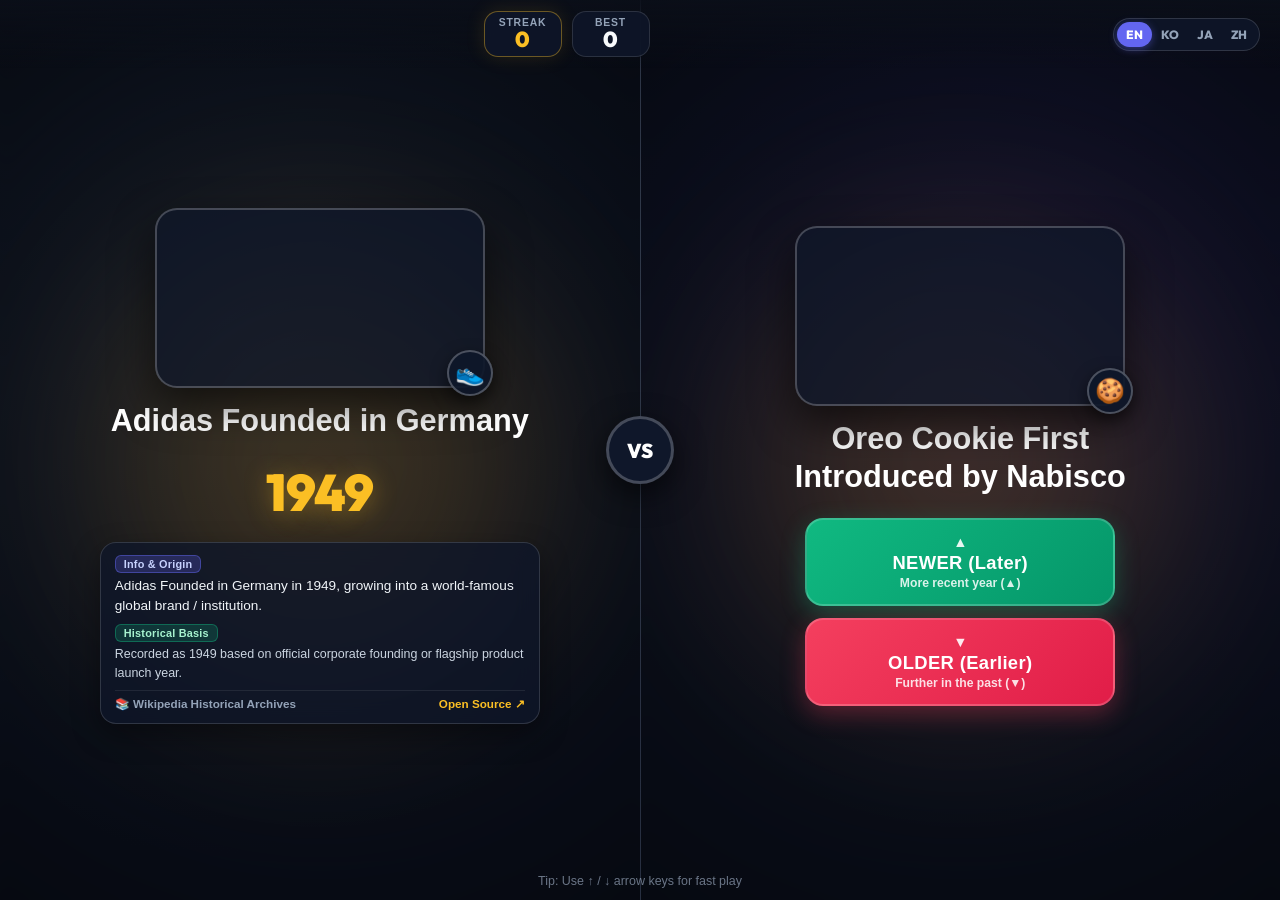
==== index.html @ 7d603c8d "Add Google Analytics 4 (gtag.js) and gameplay event tracking" ====
<!DOCTYPE html>
<html lang="ko">
<head>
  <meta charset="UTF-8" />
  <meta name="viewport" content="width=device-width, initial-scale=1.0, maximum-scale=1.0, user-scalable=no" />
  <title>UP OR DOWN — Global Scale & History Streak Game</title>
  <!-- Google tag (gtag.js) -->
  <link rel="preconnect" href="https://www.googletagmanager.com" crossorigin />
  <script async src="https://www.googletagmanager.com/gtag/js?id=G-M9565RXZ7P"></script>
  <script>
    window.dataLayer = window.dataLayer || [];
    function gtag() { dataLayer.push(arguments); }
    gtag("js", new Date());
    gtag("config", "G-M9565RXZ7P");
  </script>
  <link rel="preconnect" href="https://fonts.googleapis.com" />
  <link rel="preconnect" href="https://fonts.gstatic.com" crossorigin />
  <link href="https://fonts.googleapis.com/css2?family=Outfit:wght@500;700;800;900&family=Pretendard:wght@400;600;700;800&display=swap" rel="stylesheet" />
  <link rel="stylesheet" href="styles.css" />
</head>
<body>
  <!-- Top HUD Bar -->
  <header class="hud-bar">
    <div class="hud-left"></div>

    <div class="hud-center">
      <div class="score-badge streak-badge" id="streakBadge">
        <span class="score-label" id="lblCurrentStreak">STREAK</span>
        <span class="score-val" id="currentStreakVal">0</span>
      </div>
      <div class="score-badge best-badge">
        <span class="score-label" id="lblBestStreak">BEST</span>
        <span class="score-val" id="bestStreakVal">0</span>
      </div>
    </div>

    <div class="hud-right">
      <div class="lang-switcher" role="group" aria-label="Language Selector">
        <button class="lang-btn" data-lang="en">EN</button>
        <button class="lang-btn active" data-lang="ko">KO</button>
        <button class="lang-btn" data-lang="ja">JA</button>
        <button class="lang-btn" data-lang="zh">ZH</button>
      </div>
    </div>
  </header>

  <!-- Main Split Game Arena -->
  <main class="arena" id="gameArena">
    <!-- Left / Top Card (Known Benchmark) -->
    <section class="card card-left" id="leftCard">
      <div class="card-bg-photo" id="leftBgPhoto"></div>
      <div class="card-bg-glow" id="leftGlow"></div>
      <div class="card-content">
        <div class="item-visual" id="leftVisual">
          <img class="item-photo" id="leftPhoto" alt="" referrerpolicy="no-referrer" />
          <div class="item-emoji" id="leftEmoji">🎴</div>
        </div>
        <h2 class="item-title" id="leftTitle">닌텐도(Nintendo) 창립</h2>
        <div class="value-box">
          <div class="item-value revealed" id="leftValue">1889년</div>
        </div>
        <div class="fact-card" id="leftFactCard">
          <div class="fact-row">
            <span class="fact-badge" id="leftLblOrigin">정보·유래</span>
            <p class="fact-text" id="leftNote"></p>
          </div>
          <div class="fact-row">
            <span class="fact-badge basis" id="leftLblBasis">산정 근거</span>
            <p class="fact-text sub" id="leftBasis"></p>
          </div>
          <div class="fact-footer">
            <span class="source-tag" id="leftSourceName">📚 Wikipedia & Wikidata</span>
            <a class="source-link" id="leftSourceLink" href="#" target="_blank" rel="noopener noreferrer">원문 출처 보기 ↗</a>
          </div>
        </div>
      </div>
    </section>

    <!-- Center VS Badge -->
    <div class="vs-divider">
      <div class="vs-circle" id="vsCircle">
        <span id="vsText">VS</span>
      </div>
    </div>

    <!-- Right / Bottom Card (Challenger to Guess) -->
    <section class="card card-right" id="rightCard">
      <div class="card-bg-photo" id="rightBgPhoto"></div>
      <div class="card-bg-glow" id="rightGlow"></div>
      <div class="card-content">
        <div class="item-visual" id="rightVisual">
          <img class="item-photo" id="rightPhoto" alt="" referrerpolicy="no-referrer" />
          <div class="item-emoji" id="rightEmoji">🗼</div>
        </div>
        <h2 class="item-title" id="rightTitle">파리 에펠탑 완공</h2>

        <!-- Interactive Action Area (Before Reveal) -->
        <div class="guess-actions" id="guessActions">
          <button class="guess-btn btn-higher" id="btnHigher">
            <span class="btn-arrow">▲</span>
            <span class="btn-main-text" id="higherBtnText">더 최근 (UP)</span>
            <span class="btn-sub-text" id="higherSubText">연도 숫자가 더 큼</span>
          </button>
          <button class="guess-btn btn-lower" id="btnLower">
            <span class="btn-arrow">▼</span>
            <span class="btn-main-text" id="lowerBtnText">더 옛날 (DOWN)</span>
            <span class="btn-sub-text" id="lowerSubText">연도 숫자가 더 작음</span>
          </button>
        </div>

        <!-- Revealed Value Area (During/After Reveal) -->
        <div class="value-box hidden" id="rightValueBox">
          <div class="item-value" id="rightValue">?</div>
          <div class="verdict-row">
            <div class="verdict-pill" id="verdictPill">정답입니다!</div>
          </div>
        </div>

        <div class="fact-card hidden" id="rightFactCard">
          <div class="fact-row">
            <span class="fact-badge" id="rightLblOrigin">정보·유래</span>
            <p class="fact-text" id="rightNote"></p>
          </div>
          <div class="fact-row">
            <span class="fact-badge basis" id="rightLblBasis">산정 근거</span>
            <p class="fact-text sub" id="rightBasis"></p>
          </div>
          <div class="fact-footer">
            <span class="source-tag" id="rightSourceName">📚 Wikipedia & Wikidata</span>
            <a class="source-link" id="rightSourceLink" href="#" target="_blank" rel="noopener noreferrer">원문 출처 보기 ↗</a>
          </div>
        </div>
      </div>
    </section>
  </main>

  <!-- Subtle Bottom Keyboard Hint -->
  <footer class="bottom-hint" id="keyboardHint">
    팁: 키보드 ↑ / ↓ 방향키로도 빠르게 고를 수 있어요
  </footer>

  <!-- Game Over Modal -->
  <div class="modal-backdrop hidden" id="gameOverModal">
    <div class="modal-panel gameover-panel">
      <div class="gameover-badge" id="gameOverTitle">연승 종료!</div>
      <div class="rank-box">
        <div class="rank-title" id="rankTitle">상식 헌터 🎯</div>
        <div class="rank-desc" id="rankDesc">만물의 스케일을 꿰뚫고 계시네요!</div>
      </div>

      <div class="score-summary">
        <div class="summary-col">
          <span class="summary-label" id="lblYourScore">최종 연승</span>
          <span class="summary-num highlight" id="finalStreakNum">0</span>
        </div>
        <div class="summary-divider"></div>
        <div class="summary-col">
          <span class="summary-label" id="lblBestScoreModal">최고 연승</span>
          <span class="summary-num" id="bestStreakNumModal">0</span>
        </div>
      </div>

      <div class="emoji-history" id="emojiHistoryBar"></div>

      <div class="defeated-card" id="defeatedBox">
        <div class="defeated-label" id="lblDefeatedBy">나를 무너뜨린 문제</div>
        <div class="defeated-comparison" id="defeatedComparison"></div>
      </div>

      <div class="gameover-actions">
        <button class="action-btn primary-btn" id="playAgainBtn">
          <span>🔄</span> <span id="lblPlayAgain">다시 도전하기</span>
        </button>
        <button class="action-btn share-btn" id="shareResultBtn">
          <span>📋</span> <span id="lblShareResult">결과 복사해서 공유하기</span>
        </button>
      </div>
    </div>
  </div>

  <script src="data.js"></script>
  <script src="app.js"></script>
</body>
</html>
---- styles.css ----
/* ==========================================================================
   UP OR DOWN — GLOBAL STREAK CHALLENGE STYLES
   ========================================================================== */

:root {
  --bg-dark: #0b0f19;
  --bg-card-left: #111827;
  --bg-card-right: #161f33;
  --border-subtle: rgba(255, 255, 255, 0.1);
  --text-main: #f8fafc;
  --text-muted: #94a3b8;
  --accent-gold: #fbbf24;
  --accent-up: #10b981;
  --accent-up-hover: #059669;
  --accent-down: #f43f5e;
  --accent-down-hover: #e11d48;
  --accent-primary: #6366f1;
  --font-display: 'Outfit', 'Pretendard', -apple-system, BlinkMacSystemFont, sans-serif;
  --font-body: 'Pretendard', -apple-system, BlinkMacSystemFont, 'Segoe UI', sans-serif;
}

* {
  box-sizing: border-box;
  margin: 0;
  padding: 0;
  user-select: none;
  -webkit-tap-highlight-color: transparent;
}

html, body {
  width: 100%;
  height: 100%;
  overflow: hidden;
  background-color: var(--bg-dark);
  color: var(--text-main);
  font-family: var(--font-body);
}

/* ==========================================================================
   TOP HUD BAR
   ========================================================================== */
.hud-bar {
  position: fixed;
  top: 0;
  left: 0;
  right: 0;
  height: 68px;
  padding: 0 20px;
  display: flex;
  align-items: center;
  justify-content: space-between;
  z-index: 40;
  background: linear-gradient(180deg, rgba(11, 15, 25, 0.9) 0%, rgba(11, 15, 25, 0) 100%);
  pointer-events: none;
}

.hud-left, .hud-center, .hud-right {
  display: flex;
  align-items: center;
  gap: 10px;
  pointer-events: auto;
}

.hud-pill {
  display: inline-flex;
  align-items: center;
  gap: 8px;
  background: rgba(15, 23, 42, 0.85);
  backdrop-filter: blur(12px);
  border: 1px solid rgba(255, 255, 255, 0.14);
  color: var(--text-main);
  padding: 8px 14px;
  border-radius: 999px;
  font-family: var(--font-body);
  font-weight: 700;
  font-size: 0.9rem;
  cursor: pointer;
  transition: transform 0.15s ease, border-color 0.2s ease, background 0.2s ease;
}

.hud-pill:hover {
  border-color: rgba(255, 255, 255, 0.35);
  background: rgba(30, 41, 59, 0.95);
  transform: translateY(-1px);
}

.chevron {
  font-size: 0.75rem;
  opacity: 0.7;
}

.score-badge {
  display: flex;
  flex-direction: column;
  align-items: center;
  justify-content: center;
  min-width: 78px;
  padding: 5px 14px;
  border-radius: 14px;
  background: rgba(15, 23, 42, 0.85);
  backdrop-filter: blur(12px);
  border: 1px solid rgba(255, 255, 255, 0.12);
}

.streak-badge {
  border-color: rgba(251, 191, 36, 0.4);
  box-shadow: 0 0 20px rgba(251, 191, 36, 0.12);
}

.score-label {
  font-size: 0.65rem;
  font-weight: 800;
  letter-spacing: 0.08em;
  color: var(--text-muted);
  text-transform: uppercase;
}

.score-val {
  font-family: var(--font-display);
  font-size: 1.35rem;
  font-weight: 900;
  line-height: 1.1;
}

.streak-badge .score-val {
  color: var(--accent-gold);
}

.icon-btn {
  width: 38px;
  height: 38px;
  border-radius: 50%;
  border: 1px solid rgba(255, 255, 255, 0.14);
  background: rgba(15, 23, 42, 0.85);
  backdrop-filter: blur(12px);
  color: var(--text-main);
  font-size: 1rem;
  cursor: pointer;
  display: grid;
  place-items: center;
  transition: all 0.15s ease;
}

.icon-btn:hover {
  border-color: rgba(255, 255, 255, 0.35);
  transform: scale(1.05);
}

.lang-switcher {
  display: flex;
  background: rgba(15, 23, 42, 0.85);
  backdrop-filter: blur(12px);
  border: 1px solid rgba(255, 255, 255, 0.14);
  border-radius: 999px;
  padding: 3px;
}

.lang-btn {
  border: none;
  background: transparent;
  color: var(--text-muted);
  font-family: var(--font-display);
  font-weight: 800;
  font-size: 0.75rem;
  padding: 5px 9px;
  border-radius: 999px;
  cursor: pointer;
  transition: all 0.15s ease;
}

.lang-btn:hover {
  color: var(--text-main);
}

.lang-btn.active {
  background: var(--accent-primary);
  color: #fff;
  box-shadow: 0 2px 8px rgba(99, 102, 241, 0.45);
}

/* ==========================================================================
   THEME SHIFT TOAST BANNER
   ========================================================================== */
.theme-shift-banner {
  position: fixed;
  top: 78px;
  left: 50%;
  transform: translateX(-50%);
  z-index: 45;
  background: linear-gradient(135deg, #6366f1 0%, #ec4899 100%);
  color: #fff;
  padding: 8px 22px;
  border-radius: 999px;
  font-weight: 800;
  font-size: 0.95rem;
  box-shadow: 0 8px 25px rgba(236, 72, 153, 0.45);
  animation: popBounce 0.45s cubic-bezier(0.175, 0.885, 0.32, 1.275);
}

/* ==========================================================================
   MAIN SPLIT ARENA
   ========================================================================== */
.arena {
  position: relative;
  width: 100%;
  height: 100%;
  display: flex;
  flex-direction: row;
}

.card {
  position: relative;
  flex: 1;
  height: 100%;
  display: flex;
  align-items: center;
  justify-content: center;
  padding: 80px 32px 48px;
  overflow: hidden;
  transition: background 0.4s ease;
}

.card-left {
  background: radial-gradient(circle at 35% 35%, #1e293b 0%, #0f172a 75%);
  border-right: 1px solid var(--border-subtle);
}

.card-right {
  background: radial-gradient(circle at 65% 35%, #1e1b4b 0%, #0f172a 75%);
}

.card-bg-photo {
  position: absolute;
  inset: -24px;
  background-size: cover;
  background-position: center;
  filter: blur(24px) saturate(1.25) brightness(0.3);
  transform: scale(1.08);
  pointer-events: none;
  transition: background-image 0.45s ease, opacity 0.4s ease;
  z-index: 0;
}

.card-bg-photo::after {
  content: "";
  position: absolute;
  inset: 0;
  background: radial-gradient(circle at center, rgba(11, 15, 25, 0.25) 0%, rgba(11, 15, 25, 0.82) 100%);
}

.card-bg-glow {
  position: absolute;
  width: 420px;
  height: 420px;
  border-radius: 50%;
  filter: blur(95px);
  opacity: 0.18;
  pointer-events: none;
  transition: background 0.5s ease;
  z-index: 1;
}

.card-content {
  position: relative;
  z-index: 2;
  max-width: 460px;
  width: 100%;
  display: flex;
  flex-direction: column;
  align-items: center;
  text-align: center;
  gap: 14px;
}

.metric-chip {
  display: inline-flex;
  align-items: center;
  gap: 6px;
  padding: 5px 14px;
  border-radius: 999px;
  background: rgba(15, 23, 42, 0.72);
  backdrop-filter: blur(8px);
  border: 1px solid rgba(255, 255, 255, 0.18);
  color: #e2e8f0;
  font-size: 0.8rem;
  font-weight: 700;
  letter-spacing: 0.03em;
}

.item-visual {
  position: relative;
  width: clamp(240px, 28vw, 330px);
  height: clamp(155px, 20vh, 210px);
  border-radius: 22px;
  background: rgba(15, 23, 42, 0.75);
  border: 2px solid rgba(255, 255, 255, 0.22);
  box-shadow: 0 18px 42px rgba(0, 0, 0, 0.6);
  overflow: visible;
  transition: transform 0.3s cubic-bezier(0.34, 1.56, 0.64, 1), border-color 0.25s ease;
}

.card:hover .item-visual {
  transform: translateY(-4px) scale(1.02);
  border-color: rgba(255, 255, 255, 0.42);
}

.item-photo {
  width: 100%;
  height: 100%;
  object-fit: cover;
  object-position: center;
  border-radius: 20px;
  display: block;
  background: #1e293b;
  transition: opacity 0.25s ease;
}

.item-emoji {
  position: absolute;
  bottom: -10px;
  right: -10px;
  width: 46px;
  height: 46px;
  border-radius: 50%;
  background: rgba(15, 23, 42, 0.92);
  border: 2px solid rgba(255, 255, 255, 0.25);
  box-shadow: 0 6px 16px rgba(0, 0, 0, 0.55);
  display: grid;
  place-items: center;
  font-size: 1.5rem;
  line-height: 1;
}

.item-title {
  font-size: clamp(1.35rem, 2.4vw, 2rem);
  font-weight: 800;
  line-height: 1.25;
  color: #ffffff;
  text-wrap: balance;
}

.value-box {
  margin-top: 6px;
  display: flex;
  flex-direction: column;
  align-items: center;
  gap: 10px;
}

.item-value {
  font-family: var(--font-display);
  font-size: clamp(2.1rem, 4vw, 3.3rem);
  font-weight: 900;
  color: var(--accent-gold);
  text-shadow: 0 4px 24px rgba(251, 191, 36, 0.35);
  letter-spacing: -0.02em;
}

.fact-card {
  margin-top: 4px;
  width: 100%;
  max-width: 440px;
  background: rgba(15, 23, 42, 0.78);
  backdrop-filter: blur(12px);
  border: 1px solid rgba(255, 255, 255, 0.14);
  border-radius: 16px;
  padding: 12px 14px;
  text-align: left;
  display: flex;
  flex-direction: column;
  gap: 8px;
  box-shadow: 0 10px 28px rgba(0, 0, 0, 0.4);
  animation: fadeIn 0.28s ease;
}

.fact-row {
  display: flex;
  flex-direction: column;
  gap: 3px;
}

.fact-badge {
  display: inline-block;
  align-self: flex-start;
  font-size: 0.68rem;
  font-weight: 800;
  padding: 2px 8px;
  border-radius: 6px;
  background: rgba(99, 102, 241, 0.25);
  border: 1px solid rgba(99, 102, 241, 0.45);
  color: #c7d2fe;
  letter-spacing: 0.02em;
}

.fact-badge.basis {
  background: rgba(16, 185, 129, 0.2);
  border-color: rgba(16, 185, 129, 0.4);
  color: #a7f3d0;
}

.fact-text {
  font-size: 0.85rem;
  line-height: 1.48;
  color: #f1f5f9;
  max-height: 76px;
  overflow-y: auto;
  user-select: text;
}

.fact-text.sub {
  font-size: 0.78rem;
  color: #cbd5e1;
}

.fact-footer {
  display: flex;
  align-items: center;
  justify-content: space-between;
  gap: 8px;
  padding-top: 6px;
  border-top: 1px solid rgba(255, 255, 255, 0.08);
  font-size: 0.73rem;
}

.source-tag {
  color: #94a3b8;
  font-weight: 600;
  overflow: hidden;
  text-overflow: ellipsis;
  white-space: nowrap;
}

.source-link {
  color: var(--accent-gold);
  font-weight: 700;
  text-decoration: none;
  white-space: nowrap;
  transition: opacity 0.15s ease;
}

.source-link:hover {
  text-decoration: underline;
  opacity: 0.85;
}

.verdict-row {
  display: flex;
  align-items: center;
  gap: 10px;
  flex-wrap: wrap;
  justify-content: center;
}

.next-round-btn {
  padding: 7px 16px;
  border-radius: 999px;
  border: 1px solid rgba(255, 255, 255, 0.3);
  background: linear-gradient(135deg, #6366f1 0%, #4f46e5 100%);
  color: #fff;
  font-family: var(--font-body);
  font-weight: 800;
  font-size: 0.88rem;
  cursor: pointer;
  box-shadow: 0 6px 18px rgba(99, 102, 241, 0.45);
  transition: transform 0.15s ease, filter 0.15s ease;
}

.next-round-btn:hover {
  transform: translateY(-2px) scale(1.03);
  filter: brightness(1.08);
}

/* ==========================================================================
   GUESS ACTION BUTTONS (HIGHER / LOWER)
   ========================================================================== */
.guess-actions {
  margin-top: 8px;
  display: flex;
  flex-direction: column;
  gap: 12px;
  width: 100%;
  max-width: 310px;
}

.guess-btn {
  position: relative;
  width: 100%;
  padding: 14px 22px;
  border-radius: 18px;
  border: 2px solid rgba(255, 255, 255, 0.18);
  color: #fff;
  cursor: pointer;
  display: flex;
  flex-direction: column;
  align-items: center;
  justify-content: center;
  gap: 2px;
  transition: transform 0.14s cubic-bezier(0.34, 1.56, 0.64, 1), box-shadow 0.2s ease, filter 0.15s ease;
}

.btn-higher {
  background: linear-gradient(135deg, #10b981 0%, #059669 100%);
  box-shadow: 0 8px 24px rgba(16, 185, 129, 0.32);
}

.btn-lower {
  background: linear-gradient(135deg, #f43f5e 0%, #e11d48 100%);
  box-shadow: 0 8px 24px rgba(244, 63, 94, 0.32);
}

.guess-btn:hover {
  transform: translateY(-3px) scale(1.02);
  filter: brightness(1.07);
}

.guess-btn:active {
  transform: translateY(1px) scale(0.98);
}

.btn-arrow {
  font-size: 0.9rem;
  opacity: 0.9;
}

.btn-main-text {
  font-size: 1.15rem;
  font-weight: 800;
  letter-spacing: 0.02em;
}

.btn-sub-text {
  font-size: 0.76rem;
  font-weight: 600;
  opacity: 0.85;
}

.verdict-pill {
  padding: 6px 16px;
  border-radius: 999px;
  font-weight: 800;
  font-size: 0.9rem;
  letter-spacing: 0.03em;
}

.verdict-pill.win {
  background: rgba(16, 185, 129, 0.2);
  border: 1px solid #10b981;
  color: #34d399;
}

.verdict-pill.lose {
  background: rgba(244, 63, 94, 0.2);
  border: 1px solid #f43f5e;
  color: #fb7185;
}

/* ==========================================================================
   CENTER VS DIVIDER & SKIP BUTTON
   ========================================================================== */
.vs-divider {
  position: absolute;
  top: 50%;
  left: 50%;
  transform: translate(-50%, -50%);
  z-index: 25;
  display: flex;
  flex-direction: column;
  align-items: center;
  gap: 12px;
}

.vs-circle {
  width: 68px;
  height: 68px;
  border-radius: 50%;
  background: #0f172a;
  border: 3px solid rgba(255, 255, 255, 0.22);
  box-shadow: 0 10px 30px rgba(0, 0, 0, 0.6);
  display: grid;
  place-items: center;
  font-family: var(--font-display);
  font-weight: 900;
  font-size: 1.25rem;
  color: #fff;
  transition: all 0.25s cubic-bezier(0.34, 1.56, 0.64, 1);
}

.vs-circle.correct {
  background: var(--accent-up);
  border-color: #a7f3d0;
  transform: scale(1.18);
}

.vs-circle.wrong {
  background: var(--accent-down);
  border-color: #fecdd3;
  transform: scale(1.18);
}

.skip-pill {
  display: inline-flex;
  align-items: center;
  gap: 5px;
  padding: 6px 12px;
  border-radius: 999px;
  background: rgba(15, 23, 42, 0.9);
  border: 1px solid rgba(255, 255, 255, 0.2);
  color: #e2e8f0;
  font-size: 0.75rem;
  font-weight: 700;
  cursor: pointer;
  box-shadow: 0 4px 12px rgba(0, 0, 0, 0.4);
  transition: all 0.15s ease;
}

.skip-pill:hover:not(:disabled) {
  border-color: var(--accent-gold);
  color: var(--accent-gold);
  transform: translateY(-1px);
}

.skip-pill:disabled {
  opacity: 0.4;
  cursor: not-allowed;
}

/* ==========================================================================
   BOTTOM KEYBOARD HINT
   ========================================================================== */
.bottom-hint {
  position: fixed;
  bottom: 12px;
  left: 50%;
  transform: translateX(-50%);
  z-index: 20;
  font-size: 0.78rem;
  color: rgba(148, 163, 184, 0.7);
  pointer-events: none;
  text-align: center;
  white-space: nowrap;
}

/* ==========================================================================
   MODALS (THEME SELECTOR & GAME OVER)
   ========================================================================== */
.modal-backdrop {
  position: fixed;
  inset: 0;
  z-index: 60;
  background: rgba(6, 9, 17, 0.8);
  backdrop-filter: blur(10px);
  display: flex;
  align-items: center;
  justify-content: center;
  padding: 20px;
  animation: fadeIn 0.2s ease;
}

.modal-panel {
  background: #131c2e;
  border: 1px solid rgba(255, 255, 255, 0.15);
  border-radius: 24px;
  max-width: 580px;
  width: 100%;
  padding: 26px;
  box-shadow: 0 24px 60px rgba(0, 0, 0, 0.65);
  max-height: 90vh;
  overflow-y: auto;
}

.modal-header {
  display: flex;
  align-items: center;
  justify-content: space-between;
  margin-bottom: 18px;
}

.modal-header h3 {
  font-size: 1.3rem;
  font-weight: 800;
}

.modal-close {
  width: 34px;
  height: 34px;
  border-radius: 50%;
  border: 1px solid rgba(255, 255, 255, 0.14);
  background: rgba(255, 255, 255, 0.06);
  color: #fff;
  cursor: pointer;
  font-size: 0.95rem;
}

.theme-grid {
  display: grid;
  grid-template-columns: repeat(auto-fill, minmax(235px, 1fr));
  gap: 12px;
}

.theme-card-item {
  background: rgba(255, 255, 255, 0.04);
  border: 1px solid rgba(255, 255, 255, 0.1);
  border-radius: 16px;
  padding: 16px;
  cursor: pointer;
  text-align: left;
  color: var(--text-main);
  display: flex;
  flex-direction: column;
  gap: 6px;
  transition: all 0.15s ease;
}

.theme-card-item:hover {
  background: rgba(99, 102, 241, 0.15);
  border-color: var(--accent-primary);
  transform: translateY(-2px);
}

.theme-card-item.active {
  background: rgba(99, 102, 241, 0.22);
  border-color: var(--accent-primary);
  box-shadow: 0 0 0 2px rgba(99, 102, 241, 0.35);
}

.theme-card-top {
  display: flex;
  align-items: center;
  justify-content: space-between;
}

.theme-card-icon {
  font-size: 1.7rem;
}

.theme-card-best {
  font-size: 0.72rem;
  font-weight: 800;
  color: var(--accent-gold);
  background: rgba(251, 191, 36, 0.12);
  padding: 3px 9px;
  border-radius: 999px;
}

.theme-card-title {
  font-size: 1.05rem;
  font-weight: 800;
}

.theme-card-desc {
  font-size: 0.82rem;
  color: var(--text-muted);
  line-height: 1.4;
}

/* ==========================================================================
   GAME OVER PANEL
   ========================================================================== */
.gameover-panel {
  max-width: 510px;
  text-align: center;
  display: flex;
  flex-direction: column;
  gap: 14px;
}

.gameover-badge {
  align-self: center;
  background: rgba(244, 63, 94, 0.18);
  border: 1px solid rgba(244, 63, 94, 0.45);
  color: #fda4af;
  font-size: 0.8rem;
  font-weight: 800;
  padding: 5px 14px;
  border-radius: 999px;
  letter-spacing: 0.05em;
}

.rank-title {
  font-size: 1.55rem;
  font-weight: 900;
  color: #fff;
}

.rank-desc {
  font-size: 0.9rem;
  color: var(--text-muted);
  margin-top: 4px;
}

.score-summary {
  display: flex;
  align-items: center;
  justify-content: space-evenly;
  background: rgba(15, 23, 42, 0.75);
  border: 1px solid rgba(255, 255, 255, 0.08);
  border-radius: 18px;
  padding: 16px;
}

.summary-col {
  display: flex;
  flex-direction: column;
  gap: 4px;
}

.summary-label {
  font-size: 0.75rem;
  font-weight: 700;
  color: var(--text-muted);
}

.summary-num {
  font-family: var(--font-display);
  font-size: 2.3rem;
  font-weight: 900;
}

.summary-num.highlight {
  color: var(--accent-gold);
}

.summary-divider {
  width: 1px;
  height: 44px;
  background: rgba(255, 255, 255, 0.1);
}

.emoji-history {
  font-size: 1.15rem;
  letter-spacing: 3px;
  line-height: 1.4;
  word-break: break-all;
  background: rgba(255, 255, 255, 0.04);
  padding: 10px 14px;
  border-radius: 12px;
}

.defeated-card {
  background: rgba(255, 255, 255, 0.04);
  border: 1px solid rgba(255, 255, 255, 0.08);
  border-radius: 14px;
  padding: 12px 14px;
  text-align: left;
}

.defeated-label {
  font-size: 0.74rem;
  font-weight: 700;
  color: var(--text-muted);
  margin-bottom: 6px;
}

.defeated-comparison {
  font-size: 0.88rem;
  line-height: 1.5;
  color: #e2e8f0;
  display: flex;
  flex-direction: column;
  gap: 8px;
}

.defeated-row {
  display: flex;
  align-items: center;
  gap: 10px;
}

.defeated-thumb {
  width: 44px;
  height: 34px;
  border-radius: 8px;
  object-fit: cover;
  border: 1px solid rgba(255, 255, 255, 0.2);
  flex-shrink: 0;
}

.gameover-actions {
  display: flex;
  flex-direction: column;
  gap: 10px;
  margin-top: 4px;
}

.action-btn {
  width: 100%;
  padding: 13px 18px;
  border-radius: 14px;
  border: none;
  font-family: var(--font-body);
  font-size: 0.98rem;
  font-weight: 800;
  cursor: pointer;
  display: flex;
  align-items: center;
  justify-content: center;
  gap: 8px;
  transition: transform 0.15s ease, filter 0.15s ease;
}

.action-btn:hover {
  transform: translateY(-2px);
  filter: brightness(1.06);
}

.primary-btn {
  background: linear-gradient(135deg, #6366f1 0%, #4f46e5 100%);
  color: #fff;
  box-shadow: 0 8px 20px rgba(99, 102, 241, 0.35);
}

.share-btn {
  background: linear-gradient(135deg, #10b981 0%, #059669 100%);
  color: #fff;
}

.secondary-btn {
  background: rgba(255, 255, 255, 0.08);
  border: 1px solid rgba(255, 255, 255, 0.14);
  color: #e2e8f0;
}

/* ==========================================================================
   ANIMATIONS & UTILITIES
   ========================================================================== */
.hidden {
  display: none !important;
}

.chain-slide {
  animation: slidePromote 0.42s cubic-bezier(0.22, 1, 0.36, 1);
}

@keyframes slidePromote {
  0% {
    opacity: 0.35;
    transform: translateX(35px) scale(0.96);
  }
  100% {
    opacity: 1;
    transform: translateX(0) scale(1);
  }
}

@keyframes fadeIn {
  from { opacity: 0; }
  to { opacity: 1; }
}

@keyframes popBounce {
  0% { transform: translateX(-50%) scale(0.7); opacity: 0; }
  70% { transform: translateX(-50%) scale(1.06); opacity: 1; }
  100% { transform: translateX(-50%) scale(1); opacity: 1; }
}

/* ==========================================================================
   MOBILE RESPONSIVE (STACKED SPLIT VIEW)
   ========================================================================== */
@media (max-width: 820px) {
  .hud-bar {
    height: 58px;
    padding: 0 12px;
  }

  .hud-pill {
    padding: 6px 10px;
    font-size: 0.8rem;
  }

  .score-badge {
    min-width: 62px;
    padding: 4px 10px;
  }

  .score-val {
    font-size: 1.1rem;
  }

  .arena {
    flex-direction: column;
  }

  .card {
    padding: 56px 20px 20px;
  }

  .card-left {
    border-right: none;
    border-bottom: 1px solid var(--border-subtle);
  }

  .card-right {
    padding: 28px 20px 36px;
  }

  .item-visual {
    width: 195px;
    height: 112px;
    border-radius: 16px;
  }

  .item-photo {
    border-radius: 14px;
  }

  .item-emoji {
    width: 34px;
    height: 34px;
    font-size: 1.15rem;
    bottom: -6px;
    right: -6px;
  }

  .item-title {
    font-size: 1.2rem;
  }

  .item-value {
    font-size: 2rem;
  }

  .fact-card {
    padding: 8px 11px;
    gap: 5px;
  }

  .fact-text {
    font-size: 0.78rem;
    max-height: 48px;
  }

  .fact-text.sub {
    font-size: 0.72rem;
  }

  .guess-actions {
    flex-direction: row;
    max-width: 380px;
  }

  .guess-btn {
    padding: 11px 10px;
  }

  .btn-main-text {
    font-size: 0.95rem;
  }

  .vs-divider {
    flex-direction: row;
  }

  .vs-circle {
    width: 48px;
    height: 48px;
    font-size: 0.95rem;
  }

  .bottom-hint {
    display: none;
  }
}
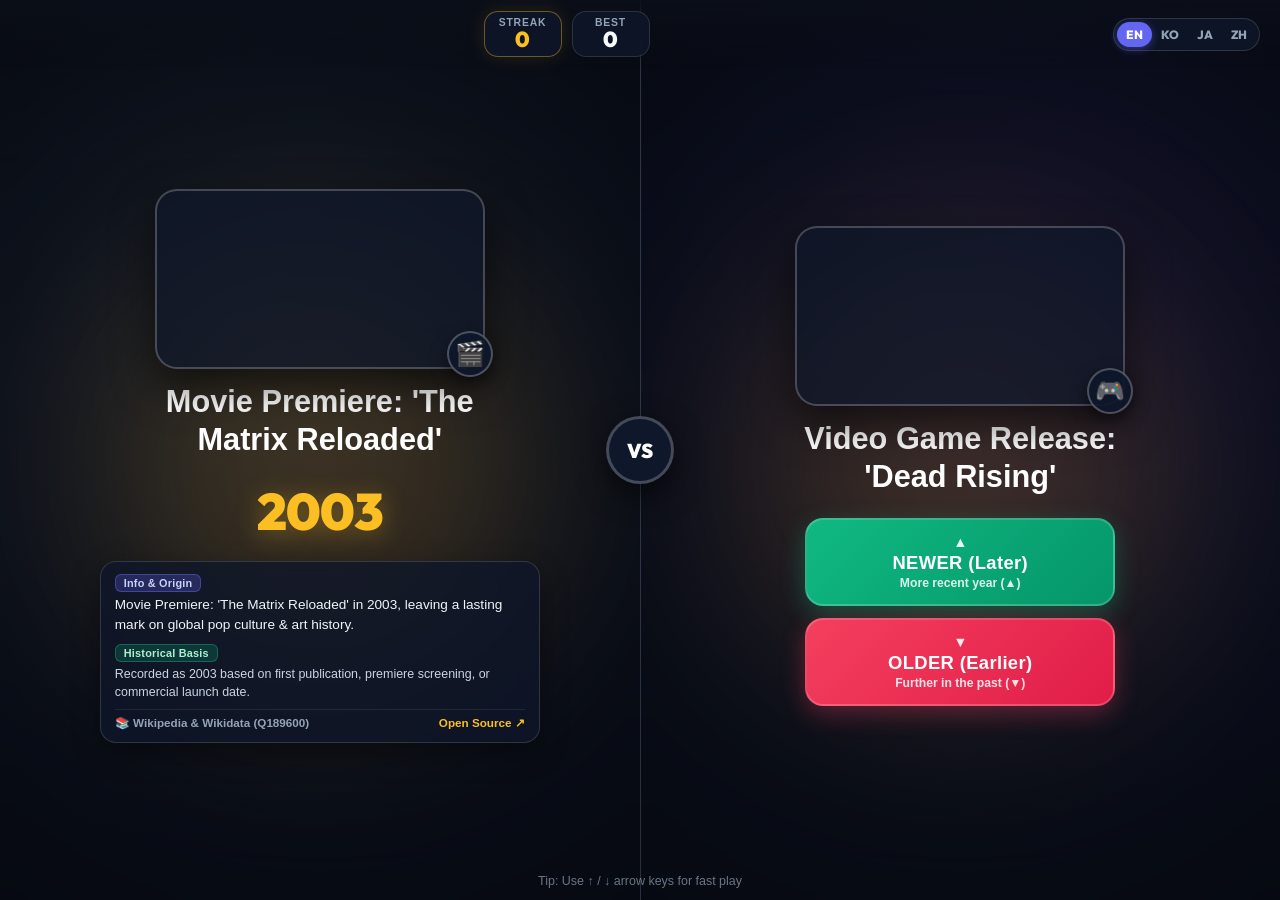
==== commit c5e17ea2: "Update Google Analytics Measurement ID to G-W47Q65X5CZ" ====
--- a/index.html
+++ b/index.html
@@ -6,12 +6,12 @@
   <title>UP OR DOWN — Global Scale & History Streak Game</title>
   <!-- Google tag (gtag.js) -->
   <link rel="preconnect" href="https://www.googletagmanager.com" crossorigin />
-  <script async src="https://www.googletagmanager.com/gtag/js?id=G-M9565RXZ7P"></script>
+  <script async src="https://www.googletagmanager.com/gtag/js?id=G-W47Q65X5CZ"></script>
   <script>
     window.dataLayer = window.dataLayer || [];
     function gtag() { dataLayer.push(arguments); }
     gtag("js", new Date());
-    gtag("config", "G-M9565RXZ7P");
+    gtag("config", "G-W47Q65X5CZ");
   </script>
   <link rel="preconnect" href="https://fonts.googleapis.com" />
   <link rel="preconnect" href="https://fonts.gstatic.com" crossorigin />
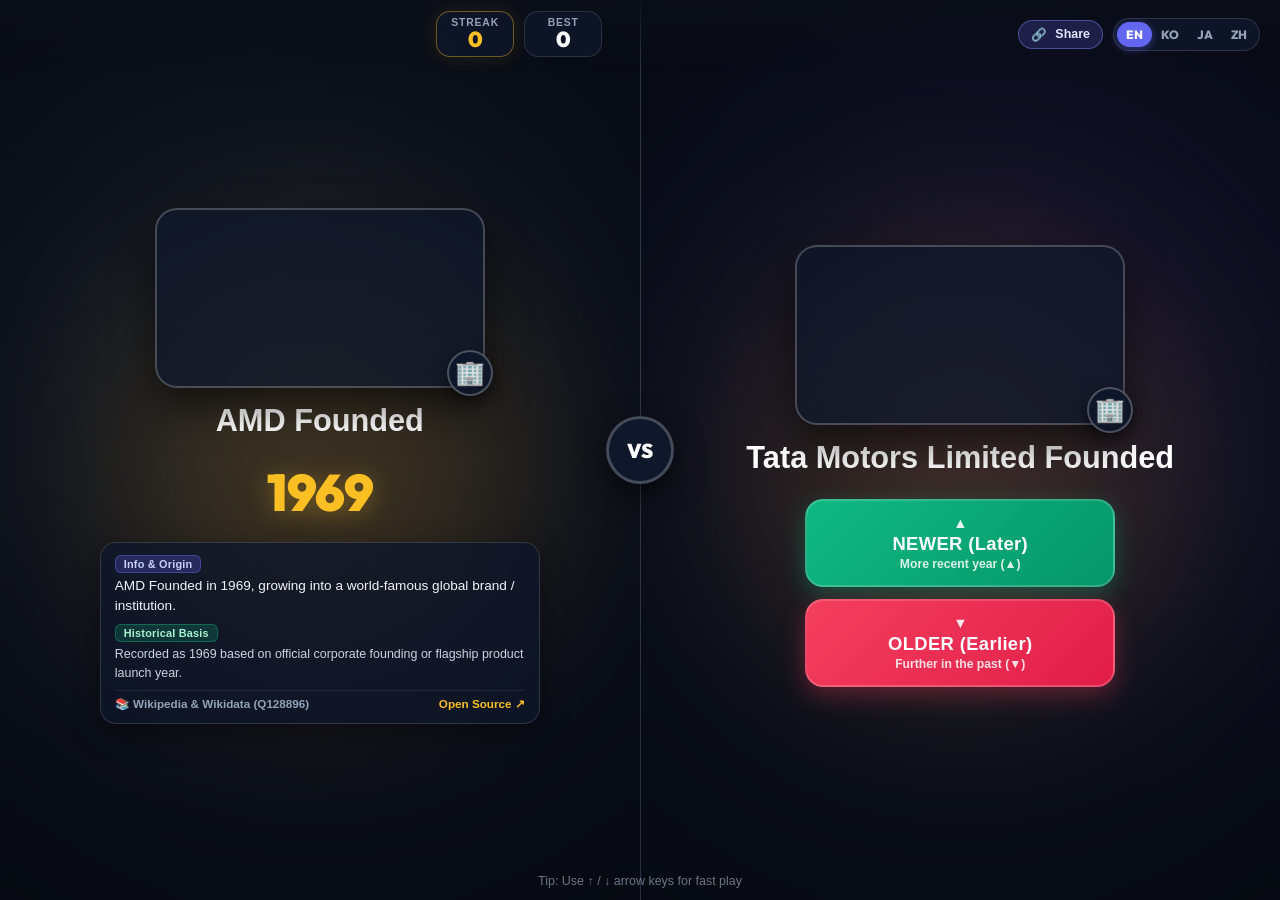
==== commit 1a5d9197: "Add SEO, OpenGraph preview image, sitemap, structured data, and viral friend-challenge sharing" ====
--- a/index.html
+++ b/index.html
@@ -3,7 +3,90 @@
 <head>
   <meta charset="UTF-8" />
   <meta name="viewport" content="width=device-width, initial-scale=1.0, maximum-scale=1.0, user-scalable=no" />
-  <title>UP OR DOWN — Global Scale & History Streak Game</title>
+  <title>타임 업 앤 다운 (TIME UP OR DOWN) — 만물 탄생·역사 연도 맞추기 무료 웹게임</title>
+  <meta name="description" content="닌텐도 창립(1889년) vs 파리 에펠탑 완공, 아폴로 11호 달 착륙 vs 바퀴 달린 캐리어 가방! 전 세계 발명품·브랜드·역사적 사건·명작 500개 중 어느 쪽이 더 최근(나중)에 나왔을까요? 설치 없이 바로 즐기는 무료 상식 연승 퀴즈 게임." />
+  <meta name="keywords" content="타임 업앤다운, 더 높을까 낮을까, 역사 연도 퀴즈, 상식 퀴즈 게임, 무료 웹게임, 심심할 때 하는 게임, 밸런스 게임, 연도 맞추기, Time Up or Down, Higher Lower Game, Timeline Quiz" />
+  <meta name="robots" content="index, follow, max-image-preview:large" />
+  <meta name="theme-color" content="#0b0f1d" />
+
+  <link rel="canonical" href="https://jub27.github.io/time-up-or-down/" />
+  <link rel="alternate" hreflang="ko" href="https://jub27.github.io/time-up-or-down/?lang=ko" />
+  <link rel="alternate" hreflang="en" href="https://jub27.github.io/time-up-or-down/?lang=en" />
+  <link rel="alternate" hreflang="ja" href="https://jub27.github.io/time-up-or-down/?lang=ja" />
+  <link rel="alternate" hreflang="zh" href="https://jub27.github.io/time-up-or-down/?lang=zh" />
+  <link rel="alternate" hreflang="x-default" href="https://jub27.github.io/time-up-or-down/" />
+
+  <link rel="icon" type="image/svg+xml" href="favicon.svg" />
+  <link rel="manifest" href="manifest.json" />
+
+  <!-- Open Graph (KakaoTalk, Discord, Facebook, Naver, Community Previews) -->
+  <meta property="og:type" content="website" />
+  <meta property="og:site_name" content="TIME UP OR DOWN (타임 업 앤 다운)" />
+  <meta property="og:title" content="타임 업 앤 다운 — 닌텐도 창립 vs 에펠탑 완공, 뭐가 더 최근일까?" />
+  <meta property="og:description" content="아폴로 11호 달 착륙 vs 바퀴 달린 여행가방, 옥스퍼드 대학교 vs 마추픽추! 전 세계 유명 아이템 500개의 탄생 연도 연승 퀴즈에 도전해 보세요." />
+  <meta property="og:url" content="https://jub27.github.io/time-up-or-down/" />
+  <meta property="og:image" content="https://jub27.github.io/time-up-or-down/og-image.png" />
+  <meta property="og:image:width" content="1200" />
+  <meta property="og:image:height" content="630" />
+  <meta property="og:locale" content="ko_KR" />
+  <meta property="og:locale:alternate" content="en_US" />
+  <meta property="og:locale:alternate" content="ja_JP" />
+  <meta property="og:locale:alternate" content="zh_CN" />
+
+  <!-- Twitter / X Card -->
+  <meta name="twitter:card" content="summary_large_image" />
+  <meta name="twitter:title" content="타임 업 앤 다운 (TIME UP OR DOWN) — 만물 탄생·역사 연도 퀴즈" />
+  <meta name="twitter:description" content="전 세계 유명 발명품·브랜드·사건·명작 500개 중 어느 쪽이 더 최근에 나왔을까? 내 연승 기록에 도전해 보세요!" />
+  <meta name="twitter:image" content="https://jub27.github.io/time-up-or-down/og-image.png" />
+
+  <!-- Structured Data (JSON-LD for Google / Naver Rich Results) -->
+  <script type="application/ld+json">
+  {
+    "@context": "https://schema.org",
+    "@graph": [
+      {
+        "@type": "VideoGame",
+        "name": "타임 업 앤 다운 (TIME UP OR DOWN)",
+        "alternateName": ["Time Up or Down", "만물 탄생 역사 연도 퀴즈", "더 높을까 낮을까 연도 게임"],
+        "url": "https://jub27.github.io/time-up-or-down/",
+        "image": "https://jub27.github.io/time-up-or-down/og-image.png",
+        "description": "전 세계 유명 발명품, 브랜드, 역사적 사건, 랜드마크, 명작 500개의 탄생 연도를 비교해 더 최근(UP)인지 더 옛날(DOWN)인지 맞히는 무료 웹 상식 퀴즈 게임입니다.",
+        "genre": ["Trivia", "Quiz", "Educational", "Casual Game"],
+        "playMode": "SinglePlayer",
+        "applicationCategory": "Game",
+        "operatingSystem": "Web Browser (Any)",
+        "inLanguage": ["ko", "en", "ja", "zh"],
+        "offers": {
+          "@type": "Offer",
+          "price": "0",
+          "priceCurrency": "KRW"
+        }
+      },
+      {
+        "@type": "FAQPage",
+        "mainEntity": [
+          {
+            "@type": "Question",
+            "name": "닌텐도(Nintendo) 창립과 파리 에펠탑 완공 중 어느 것이 더 최근인가요?",
+            "acceptedAnswer": {
+              "@type": "Answer",
+              "text": "놀랍게도 두 사건 모두 1889년 같은 해에 일어났습니다! 닌텐도는 1889년 일본 교토에서 화투 가게로 창립되었고, 파리 에펠탑 역시 1889년 파리 만국박람회를 위해 완공되었습니다."
+            }
+          },
+          {
+            "@type": "Question",
+            "name": "아폴로 11호의 인류 최초 달 착륙과 바퀴 달린 여행용 캐리어 가방 발명 중 어느 것이 먼저인가요?",
+            "acceptedAnswer": {
+              "@type": "Answer",
+              "text": "아폴로 11호의 달 착륙이 1969년으로 먼저이며, 바퀴 달린 여행용 캐리어 가방 특허는 그보다 늦은 1970년에 등록되었습니다."
+            }
+          }
+        ]
+      }
+    ]
+  }
+  </script>
+
   <!-- Google tag (gtag.js) -->
   <link rel="preconnect" href="https://www.googletagmanager.com" crossorigin />
   <script async src="https://www.googletagmanager.com/gtag/js?id=G-W47Q65X5CZ"></script>
@@ -21,7 +104,11 @@
 <body>
   <!-- Top HUD Bar -->
   <header class="hud-bar">
-    <div class="hud-left"></div>
+    <div class="hud-left">
+      <div class="challenge-pill hidden" id="challengeBanner">
+        <span id="challengeBannerText">🔥 친구의 기록에 도전 중!</span>
+      </div>
+    </div>
 
     <div class="hud-center">
       <div class="score-badge streak-badge" id="streakBadge">
@@ -35,6 +122,10 @@
     </div>
 
     <div class="hud-right">
+      <button class="hud-pill share-top-btn" id="quickShareBtn" title="친구에게 도전장 공유하기">
+        <span>🔗</span>
+        <span id="lblQuickShare">공유</span>
+      </button>
       <div class="lang-switcher" role="group" aria-label="Language Selector">
         <button class="lang-btn" data-lang="en">EN</button>
         <button class="lang-btn active" data-lang="ko">KO</button>
@@ -178,6 +269,19 @@
     </div>
   </div>
 
+  <!-- Search Engine Crawlable Summary (Visually Hidden for Clean UI) -->
+  <section class="sr-only" aria-hidden="false">
+    <h1>타임 업 앤 다운 (TIME UP OR DOWN) — 전 세계 만물 탄생·역사 연도 연승 퀴즈 게임</h1>
+    <p>설치나 회원가입 없이 웹 브라우저에서 바로 플레이할 수 있는 무료 역사·상식 연승 웹게임입니다. 500개의 세계적인 발명품, 글로벌 브랜드 창립일, 역사적 사건, 세계 랜드마크, 명작 영화와 게임의 실제 탄생 연도를 비교해 더 최근(UP)에 나왔는지, 더 옛날(DOWN)에 나왔는지 맞혀 보세요.</p>
+    <ul>
+      <li>옥스퍼드 대학교(1096년) vs 마추픽추 건설(1450년)</li>
+      <li>구텐베르크 성경 인쇄(1455년) vs 레오나르도 다빈치 모나리자(1503년)</li>
+      <li>티파니·에르메스 창립(1837년) vs 최초의 우표 페니 블랙(1840년)</li>
+      <li>닌텐도 창립(1889년) vs 파리 에펠탑 완공(1889년) vs 반 고흐 별이 빛나는 밤(1889년)</li>
+      <li>아폴로 11호 인류 최초 달 착륙(1969년) vs 바퀴 달린 여행용 캐리어 가방 발명(1970년)</li>
+    </ul>
+  </section>
+
   <script src="data.js"></script>
   <script src="app.js"></script>
 </body>
--- a/styles.css
+++ b/styles.css
@@ -1060,3 +1060,54 @@
     display: none;
   }
 }
+
+/* SEO Screen-Reader / Crawler Only */
+.sr-only {
+  position: absolute;
+  width: 1px;
+  height: 1px;
+  padding: 0;
+  margin: -1px;
+  overflow: hidden;
+  clip: rect(0, 0, 0, 0);
+  white-space: nowrap;
+  border: 0;
+}
+
+/* Friend Challenge Banner & Quick Share Button */
+.challenge-pill {
+  display: inline-flex;
+  align-items: center;
+  gap: 6px;
+  padding: 6px 13px;
+  border-radius: 999px;
+  background: rgba(245, 158, 11, 0.2);
+  border: 1px solid rgba(251, 191, 36, 0.55);
+  color: #fde68a;
+  font-size: 0.78rem;
+  font-weight: 800;
+  box-shadow: 0 4px 16px rgba(245, 158, 11, 0.2);
+  animation: fadeIn 0.3s ease;
+}
+
+.challenge-pill.beaten {
+  background: rgba(16, 185, 129, 0.24);
+  border-color: rgba(52, 211, 153, 0.65);
+  color: #a7f3d0;
+}
+
+.share-top-btn {
+  cursor: pointer;
+  background: rgba(99, 102, 241, 0.22);
+  border: 1px solid rgba(129, 140, 248, 0.45);
+  color: #e0e7ff;
+  font-size: 0.78rem;
+  font-weight: 700;
+  padding: 6px 12px;
+  transition: all 0.18s ease;
+}
+
+.share-top-btn:hover {
+  background: rgba(99, 102, 241, 0.38);
+  transform: translateY(-1px);
+}
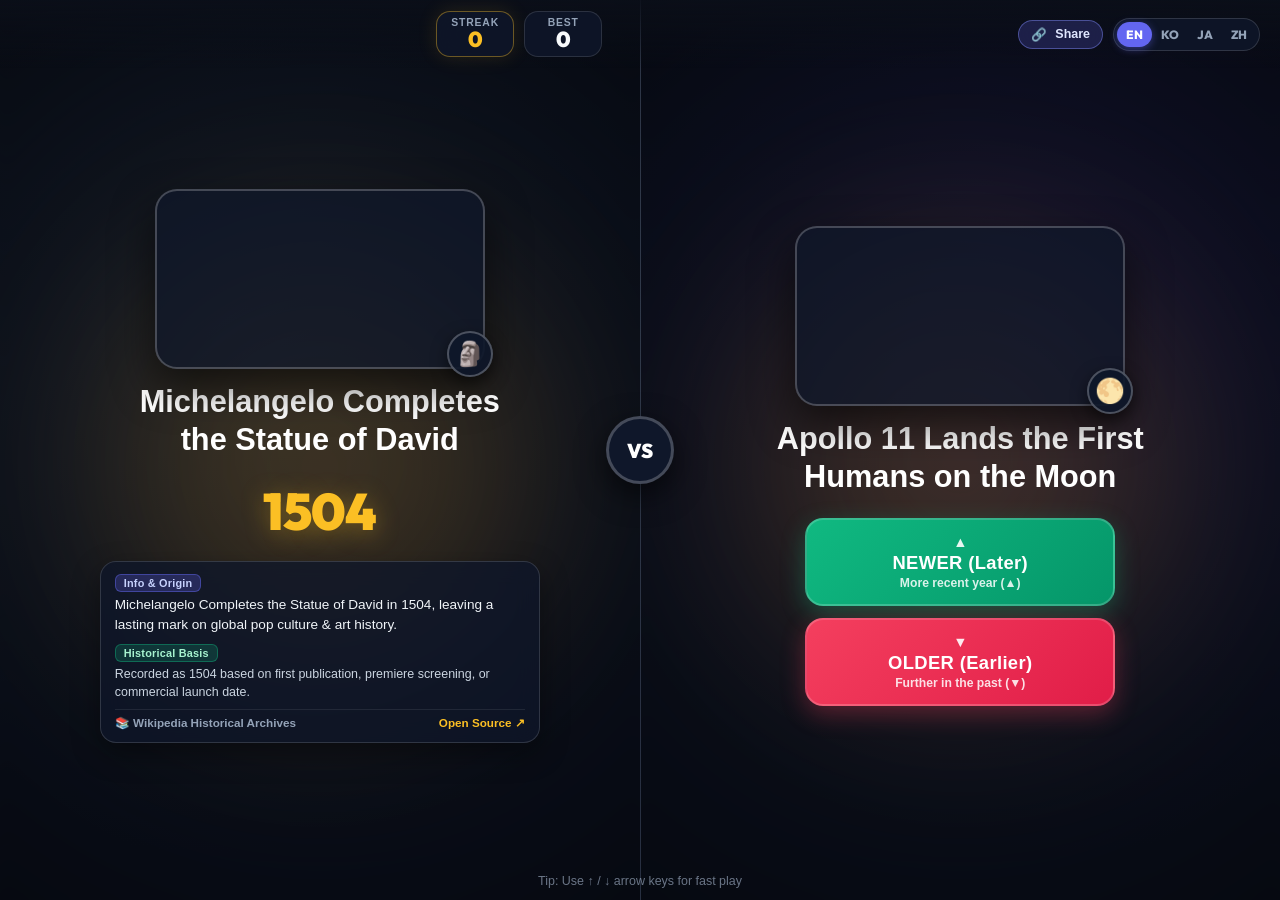
==== commit 5b1202d2: "Fix mobile layout, share flow, and Pretendard font loading - Mobile: keep the HUD on one row (the ch" ====
--- a/index.html
+++ b/index.html
@@ -98,7 +98,10 @@
   </script>
   <link rel="preconnect" href="https://fonts.googleapis.com" />
   <link rel="preconnect" href="https://fonts.gstatic.com" crossorigin />
-  <link href="https://fonts.googleapis.com/css2?family=Outfit:wght@500;700;800;900&family=Pretendard:wght@400;600;700;800&display=swap" rel="stylesheet" />
+  <link rel="preconnect" href="https://cdn.jsdelivr.net" crossorigin />
+  <link href="https://fonts.googleapis.com/css2?family=Outfit:wght@500;700;800;900&display=swap" rel="stylesheet" />
+  <!-- Pretendard is not on Google Fonts; load the variable dynamic-subset build from jsDelivr -->
+  <link href="https://cdn.jsdelivr.net/gh/orioncactus/pretendard@v1.3.9/dist/web/variable/pretendardvariable-dynamic-subset.min.css" rel="stylesheet" />
   <link rel="stylesheet" href="styles.css" />
 </head>
 <body>
@@ -124,7 +127,7 @@
     <div class="hud-right">
       <button class="hud-pill share-top-btn" id="quickShareBtn" title="친구에게 도전장 공유하기">
         <span>🔗</span>
-        <span id="lblQuickShare">공유</span>
+        <span class="share-label" id="lblQuickShare">친구 초대</span>
       </button>
       <div class="lang-switcher" role="group" aria-label="Language Selector">
         <button class="lang-btn" data-lang="en">EN</button>
@@ -253,18 +256,19 @@
 
       <div class="emoji-history" id="emojiHistoryBar"></div>
 
-      <div class="defeated-card" id="defeatedBox">
-        <div class="defeated-label" id="lblDefeatedBy">나를 무너뜨린 문제</div>
-        <div class="defeated-comparison" id="defeatedComparison"></div>
-      </div>
-
+      <!-- Actions sit above the (long) details so they stay visible without scrolling on phones -->
       <div class="gameover-actions">
         <button class="action-btn primary-btn" id="playAgainBtn">
           <span>🔄</span> <span id="lblPlayAgain">다시 도전하기</span>
         </button>
         <button class="action-btn share-btn" id="shareResultBtn">
-          <span>📋</span> <span id="lblShareResult">결과 복사해서 공유하기</span>
+          <span>📋</span> <span id="lblShareResult">결과 공유하기</span>
         </button>
+      </div>
+
+      <div class="defeated-card" id="defeatedBox">
+        <div class="defeated-label" id="lblDefeatedBy">나를 무너뜨린 문제</div>
+        <div class="defeated-comparison" id="defeatedComparison"></div>
       </div>
     </div>
   </div>
--- a/styles.css
+++ b/styles.css
@@ -15,8 +15,8 @@
   --accent-down: #f43f5e;
   --accent-down-hover: #e11d48;
   --accent-primary: #6366f1;
-  --font-display: 'Outfit', 'Pretendard', -apple-system, BlinkMacSystemFont, sans-serif;
-  --font-body: 'Pretendard', -apple-system, BlinkMacSystemFont, 'Segoe UI', sans-serif;
+  --font-display: 'Outfit', 'Pretendard Variable', 'Pretendard', -apple-system, BlinkMacSystemFont, sans-serif;
+  --font-body: 'Pretendard Variable', 'Pretendard', -apple-system, BlinkMacSystemFont, 'Segoe UI', sans-serif;
 }
 
 * {
@@ -74,6 +74,7 @@
   font-family: var(--font-body);
   font-weight: 700;
   font-size: 0.9rem;
+  white-space: nowrap;
   cursor: pointer;
   transition: transform 0.15s ease, border-color 0.2s ease, background 0.2s ease;
 }
@@ -113,6 +114,7 @@
   letter-spacing: 0.08em;
   color: var(--text-muted);
   text-transform: uppercase;
+  white-space: nowrap;
 }
 
 .score-val {
@@ -299,9 +301,12 @@
   transition: transform 0.3s cubic-bezier(0.34, 1.56, 0.64, 1), border-color 0.25s ease;
 }
 
-.card:hover .item-visual {
-  transform: translateY(-4px) scale(1.02);
-  border-color: rgba(255, 255, 255, 0.42);
+/* Hover lift only for real pointers: on touch screens :hover sticks after a tap */
+@media (hover: hover) {
+  .card:hover .item-visual {
+    transform: translateY(-4px) scale(1.02);
+    border-color: rgba(255, 255, 255, 0.42);
+  }
 }
 
 .item-photo {
@@ -862,7 +867,7 @@
 
 .defeated-row {
   display: flex;
-  align-items: center;
+  align-items: flex-start;
   gap: 10px;
 }
 
@@ -875,6 +880,46 @@
   flex-shrink: 0;
 }
 
+.defeated-body {
+  flex: 1;
+  min-width: 0;
+}
+
+.defeated-year {
+  font-weight: 800;
+}
+
+.defeated-year.is-left {
+  color: #fbbf24;
+}
+
+.defeated-year.is-right {
+  color: #fb7185;
+}
+
+.defeated-source {
+  margin-left: 6px;
+  font-size: 0.75rem;
+}
+
+.defeated-origin {
+  margin-top: 2px;
+  font-size: 0.78rem;
+  color: #cbd5e1;
+}
+
+.defeated-basis {
+  margin-top: 2px;
+  font-size: 0.72rem;
+  color: #94a3b8;
+}
+
+.defeated-divider {
+  height: 1px;
+  background: rgba(255, 255, 255, 0.08);
+  margin: 4px 0;
+}
+
 .gameover-actions {
   display: flex;
   flex-direction: column;
@@ -962,6 +1007,16 @@
     padding: 0 12px;
   }
 
+  /* Friend-challenge banner gets its own row under the HUD instead of squeezing the scores */
+  .hud-left {
+    position: absolute;
+    top: 100%;
+    left: 0;
+    right: 0;
+    justify-content: center;
+    pointer-events: none;
+  }
+
   .hud-pill {
     padding: 6px 10px;
     font-size: 0.8rem;
@@ -980,8 +1035,9 @@
     flex-direction: column;
   }
 
+  /* 28px bottom keeps the left card's last line clear of the VS circle */
   .card {
-    padding: 56px 20px 20px;
+    padding: 56px 20px 28px;
   }
 
   .card-left {
@@ -989,8 +1045,34 @@
     border-bottom: 1px solid var(--border-subtle);
   }
 
+  .has-challenge .card-left {
+    padding-top: 92px;
+  }
+
   .card-right {
     padding: 28px 20px 36px;
+  }
+
+  /* Half-screen cards: scroll instead of clipping when content is taller than the card */
+  .card-content {
+    gap: 10px;
+    max-height: 100%;
+    overflow-x: hidden;
+    overflow-y: auto;
+  }
+
+  .card-content > * {
+    flex-shrink: 0;
+  }
+
+  /* The left item's facts were already shown when it was revealed; no room to repeat them */
+  .card-left .fact-card {
+    display: none;
+  }
+
+  /* Once revealed, the photo makes room for the year, verdict and facts */
+  .card-right.revealed .item-visual {
+    display: none;
   }
 
   .item-visual {
@@ -1019,6 +1101,13 @@
     font-size: 2rem;
   }
 
+  .value-box {
+    flex-direction: row;
+    flex-wrap: wrap;
+    justify-content: center;
+    gap: 12px;
+  }
+
   .fact-card {
     padding: 8px 11px;
     gap: 5px;
@@ -1058,6 +1147,14 @@
 
   .bottom-hint {
     display: none;
+  }
+
+  .modal-panel {
+    padding: 20px 18px;
+  }
+
+  .gameover-panel {
+    gap: 12px;
   }
 }
 
@@ -1086,6 +1183,7 @@
   color: #fde68a;
   font-size: 0.78rem;
   font-weight: 800;
+  white-space: nowrap;
   box-shadow: 0 4px 16px rgba(245, 158, 11, 0.2);
   animation: fadeIn 0.3s ease;
 }
@@ -1111,3 +1209,47 @@
   background: rgba(99, 102, 241, 0.38);
   transform: translateY(-1px);
 }
+
+/* ==========================================================================
+   SMALL PHONES (kept last so they override the share button rules above)
+   ========================================================================== */
+@media (max-width: 480px) {
+  .share-top-btn {
+    padding: 6px 10px;
+  }
+
+  /* Icon-only share button; the label stays readable for screen readers */
+  .share-top-btn .share-label {
+    position: absolute;
+    width: 1px;
+    height: 1px;
+    overflow: hidden;
+    clip: rect(0, 0, 0, 0);
+    white-space: nowrap;
+  }
+
+  .hud-center,
+  .hud-right {
+    gap: 6px;
+  }
+
+  .lang-btn {
+    padding: 5px 7px;
+  }
+}
+
+/* Short screens (small phones, in-app browsers with toolbars) */
+@media (max-width: 820px) and (max-height: 700px) {
+  .item-visual {
+    width: 160px;
+    height: 90px;
+  }
+
+  .item-title {
+    font-size: 1.05rem;
+  }
+
+  .item-value {
+    font-size: 1.7rem;
+  }
+}
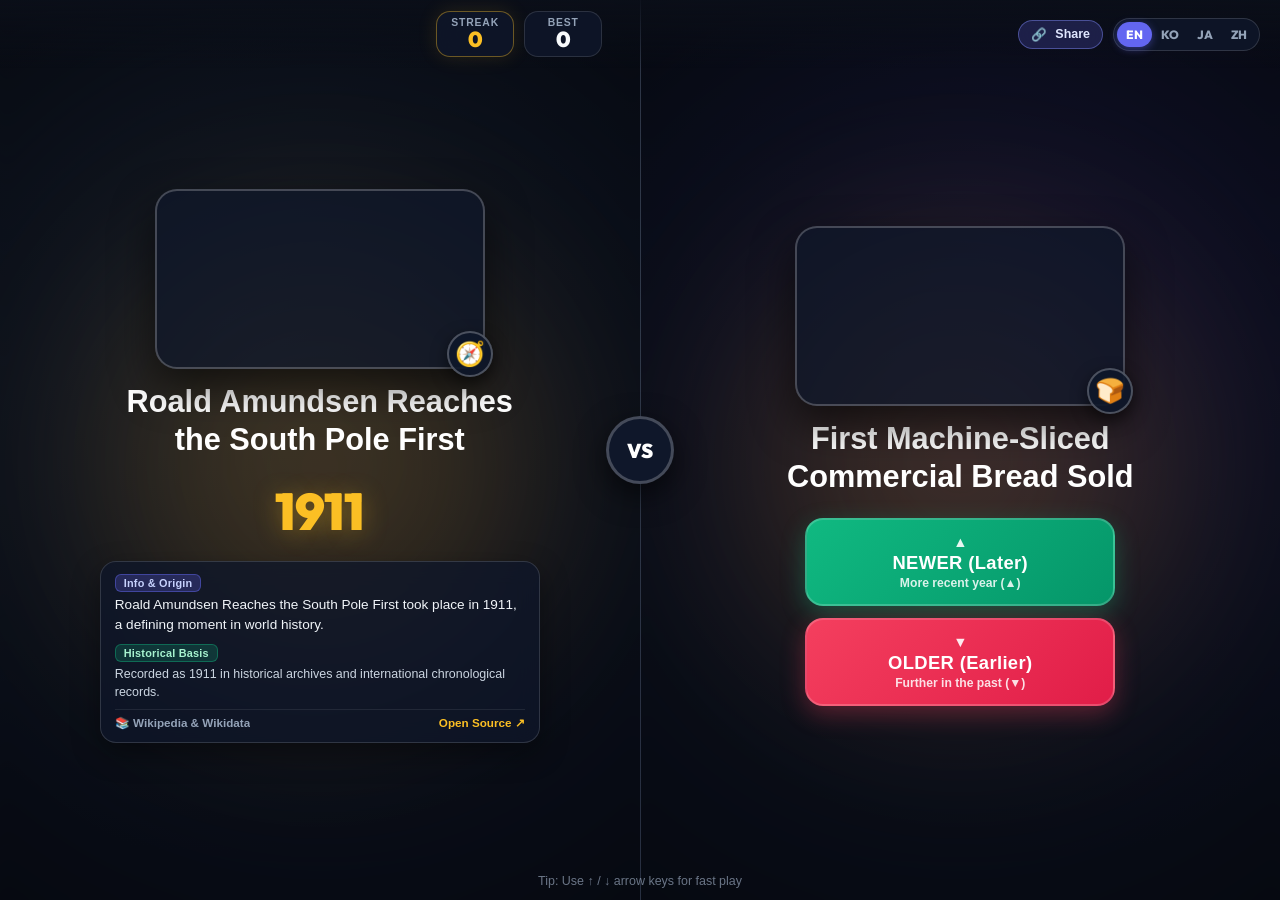
==== commit ae442566: "Clean up item data and map every item to its Wikipedia article - Remove 61 items (500 -> 439): 30 au" ====
--- a/index.html
+++ b/index.html
@@ -4,7 +4,7 @@
   <meta charset="UTF-8" />
   <meta name="viewport" content="width=device-width, initial-scale=1.0, maximum-scale=1.0, user-scalable=no" />
   <title>타임 업 앤 다운 (TIME UP OR DOWN) — 만물 탄생·역사 연도 맞추기 무료 웹게임</title>
-  <meta name="description" content="닌텐도 창립(1889년) vs 파리 에펠탑 완공, 아폴로 11호 달 착륙 vs 바퀴 달린 캐리어 가방! 전 세계 발명품·브랜드·역사적 사건·명작 500개 중 어느 쪽이 더 최근(나중)에 나왔을까요? 설치 없이 바로 즐기는 무료 상식 연승 퀴즈 게임." />
+  <meta name="description" content="닌텐도 창립(1889년) vs 파리 에펠탑 완공, 아폴로 11호 달 착륙 vs 바퀴 달린 캐리어 가방! 전 세계 발명품·브랜드·역사적 사건·명작 439개 중 어느 쪽이 더 최근(나중)에 나왔을까요? 설치 없이 바로 즐기는 무료 상식 연승 퀴즈 게임." />
   <meta name="keywords" content="타임 업앤다운, 더 높을까 낮을까, 역사 연도 퀴즈, 상식 퀴즈 게임, 무료 웹게임, 심심할 때 하는 게임, 밸런스 게임, 연도 맞추기, Time Up or Down, Higher Lower Game, Timeline Quiz" />
   <meta name="robots" content="index, follow, max-image-preview:large" />
   <meta name="theme-color" content="#0b0f1d" />
@@ -23,7 +23,7 @@
   <meta property="og:type" content="website" />
   <meta property="og:site_name" content="TIME UP OR DOWN (타임 업 앤 다운)" />
   <meta property="og:title" content="타임 업 앤 다운 — 닌텐도 창립 vs 에펠탑 완공, 뭐가 더 최근일까?" />
-  <meta property="og:description" content="아폴로 11호 달 착륙 vs 바퀴 달린 여행가방, 옥스퍼드 대학교 vs 마추픽추! 전 세계 유명 아이템 500개의 탄생 연도 연승 퀴즈에 도전해 보세요." />
+  <meta property="og:description" content="아폴로 11호 달 착륙 vs 바퀴 달린 여행가방, 옥스퍼드 대학교 vs 마추픽추! 전 세계 유명 아이템 439개의 탄생 연도 연승 퀴즈에 도전해 보세요." />
   <meta property="og:url" content="https://jub27.github.io/time-up-or-down/" />
   <meta property="og:image" content="https://jub27.github.io/time-up-or-down/og-image.png" />
   <meta property="og:image:width" content="1200" />
@@ -36,7 +36,7 @@
   <!-- Twitter / X Card -->
   <meta name="twitter:card" content="summary_large_image" />
   <meta name="twitter:title" content="타임 업 앤 다운 (TIME UP OR DOWN) — 만물 탄생·역사 연도 퀴즈" />
-  <meta name="twitter:description" content="전 세계 유명 발명품·브랜드·사건·명작 500개 중 어느 쪽이 더 최근에 나왔을까? 내 연승 기록에 도전해 보세요!" />
+  <meta name="twitter:description" content="전 세계 유명 발명품·브랜드·사건·명작 439개 중 어느 쪽이 더 최근에 나왔을까? 내 연승 기록에 도전해 보세요!" />
   <meta name="twitter:image" content="https://jub27.github.io/time-up-or-down/og-image.png" />
 
   <!-- Structured Data (JSON-LD for Google / Naver Rich Results) -->
@@ -50,7 +50,7 @@
         "alternateName": ["Time Up or Down", "만물 탄생 역사 연도 퀴즈", "더 높을까 낮을까 연도 게임"],
         "url": "https://jub27.github.io/time-up-or-down/",
         "image": "https://jub27.github.io/time-up-or-down/og-image.png",
-        "description": "전 세계 유명 발명품, 브랜드, 역사적 사건, 랜드마크, 명작 500개의 탄생 연도를 비교해 더 최근(UP)인지 더 옛날(DOWN)인지 맞히는 무료 웹 상식 퀴즈 게임입니다.",
+        "description": "전 세계 유명 발명품, 브랜드, 역사적 사건, 랜드마크, 명작 439개의 탄생 연도를 비교해 더 최근(UP)인지 더 옛날(DOWN)인지 맞히는 무료 웹 상식 퀴즈 게임입니다.",
         "genre": ["Trivia", "Quiz", "Educational", "Casual Game"],
         "playMode": "SinglePlayer",
         "applicationCategory": "Game",
@@ -276,7 +276,7 @@
   <!-- Search Engine Crawlable Summary (Visually Hidden for Clean UI) -->
   <section class="sr-only" aria-hidden="false">
     <h1>타임 업 앤 다운 (TIME UP OR DOWN) — 전 세계 만물 탄생·역사 연도 연승 퀴즈 게임</h1>
-    <p>설치나 회원가입 없이 웹 브라우저에서 바로 플레이할 수 있는 무료 역사·상식 연승 웹게임입니다. 500개의 세계적인 발명품, 글로벌 브랜드 창립일, 역사적 사건, 세계 랜드마크, 명작 영화와 게임의 실제 탄생 연도를 비교해 더 최근(UP)에 나왔는지, 더 옛날(DOWN)에 나왔는지 맞혀 보세요.</p>
+    <p>설치나 회원가입 없이 웹 브라우저에서 바로 플레이할 수 있는 무료 역사·상식 연승 웹게임입니다. 439개의 세계적인 발명품, 글로벌 브랜드 창립일, 역사적 사건, 세계 랜드마크, 명작 영화와 게임의 실제 탄생 연도를 비교해 더 최근(UP)에 나왔는지, 더 옛날(DOWN)에 나왔는지 맞혀 보세요.</p>
     <ul>
       <li>옥스퍼드 대학교(1096년) vs 마추픽추 건설(1450년)</li>
       <li>구텐베르크 성경 인쇄(1455년) vs 레오나르도 다빈치 모나리자(1503년)</li>
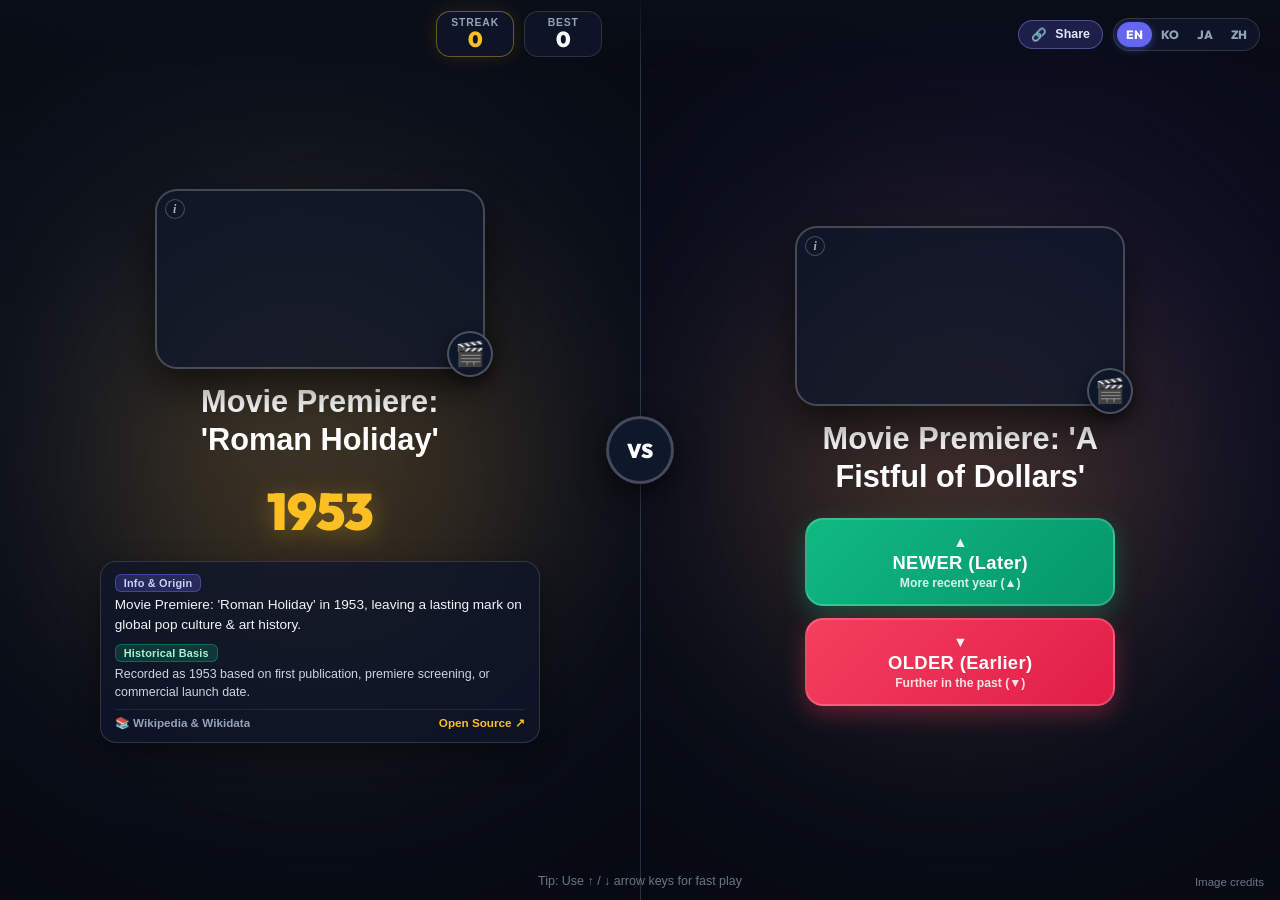
==== commit cb8de955: "Improve item images: better matches, lighter thumbnails, and credits - Swap in better-matching free " ====
--- a/index.html
+++ b/index.html
@@ -148,6 +148,7 @@
         <div class="item-visual" id="leftVisual">
           <img class="item-photo" id="leftPhoto" alt="" referrerpolicy="no-referrer" />
           <div class="item-emoji" id="leftEmoji">🎴</div>
+          <a class="photo-credit hidden" id="leftPhotoCredit" href="#" target="_blank" rel="noopener noreferrer">i</a>
         </div>
         <h2 class="item-title" id="leftTitle">닌텐도(Nintendo) 창립</h2>
         <div class="value-box">
@@ -185,6 +186,7 @@
         <div class="item-visual" id="rightVisual">
           <img class="item-photo" id="rightPhoto" alt="" referrerpolicy="no-referrer" />
           <div class="item-emoji" id="rightEmoji">🗼</div>
+          <a class="photo-credit hidden" id="rightPhotoCredit" href="#" target="_blank" rel="noopener noreferrer">i</a>
         </div>
         <h2 class="item-title" id="rightTitle">파리 에펠탑 완공</h2>
 
@@ -232,6 +234,7 @@
   <footer class="bottom-hint" id="keyboardHint">
     팁: 키보드 ↑ / ↓ 방향키로도 빠르게 고를 수 있어요
   </footer>
+  <a class="credits-corner" id="creditsLink" href="credits.html" target="_blank" rel="noopener">이미지 출처</a>
 
   <!-- Game Over Modal -->
   <div class="modal-backdrop hidden" id="gameOverModal">
@@ -270,6 +273,8 @@
         <div class="defeated-label" id="lblDefeatedBy">나를 무너뜨린 문제</div>
         <div class="defeated-comparison" id="defeatedComparison"></div>
       </div>
+
+      <a class="credits-link" id="creditsLinkModal" href="credits.html" target="_blank" rel="noopener">이미지 출처</a>
     </div>
   </div>
 
--- a/styles.css
+++ b/styles.css
@@ -320,6 +320,14 @@
   transition: opacity 0.25s ease;
 }
 
+/* Logos and screenshots (imageFit: "contain" in data.js) are shown whole instead of cropped,
+   on a light plate: most logos are drawn for white backgrounds and vanish on the dark card */
+.item-photo.fit-contain {
+  object-fit: contain;
+  padding: 12px;
+  background: #f1f5f9;
+}
+
 .item-emoji {
   position: absolute;
   bottom: -10px;
@@ -336,6 +344,34 @@
   line-height: 1;
 }
 
+/* Image credit badge: links to the file page (author · license in its tooltip/label) */
+.photo-credit {
+  position: absolute;
+  top: 8px;
+  left: 8px;
+  width: 20px;
+  height: 20px;
+  border-radius: 50%;
+  display: grid;
+  place-items: center;
+  background: rgba(15, 23, 42, 0.72);
+  border: 1px solid rgba(255, 255, 255, 0.3);
+  color: #e2e8f0;
+  font-family: Georgia, 'Times New Roman', serif;
+  font-size: 0.75rem;
+  font-style: italic;
+  font-weight: 700;
+  line-height: 1;
+  text-decoration: none;
+  opacity: 0.75;
+  transition: opacity 0.15s ease;
+}
+
+.photo-credit:hover,
+.photo-credit:focus-visible {
+  opacity: 1;
+}
+
 .item-title {
   font-size: clamp(1.35rem, 2.4vw, 2rem);
   font-weight: 800;
@@ -645,6 +681,21 @@
   white-space: nowrap;
 }
 
+.credits-corner {
+  position: fixed;
+  right: 16px;
+  bottom: 12px;
+  z-index: 20;
+  font-size: 0.72rem;
+  color: rgba(148, 163, 184, 0.7);
+  text-decoration: none;
+}
+
+.credits-corner:hover {
+  color: var(--text-main);
+  text-decoration: underline;
+}
+
 /* ==========================================================================
    MODALS (THEME SELECTOR & GAME OVER)
    ========================================================================== */
@@ -880,6 +931,12 @@
   flex-shrink: 0;
 }
 
+.defeated-thumb.fit-contain {
+  object-fit: contain;
+  padding: 2px;
+  background: #f1f5f9;
+}
+
 .defeated-body {
   flex: 1;
   min-width: 0;
@@ -912,6 +969,32 @@
   margin-top: 2px;
   font-size: 0.72rem;
   color: #94a3b8;
+}
+
+.defeated-credit {
+  display: block;
+  margin-top: 2px;
+  font-size: 0.68rem;
+  color: #94a3b8;
+  text-decoration: none;
+  word-break: break-word;
+}
+
+.defeated-credit:hover {
+  color: #e2e8f0;
+  text-decoration: underline;
+}
+
+.credits-link {
+  align-self: center;
+  font-size: 0.75rem;
+  color: var(--text-muted);
+  text-decoration: none;
+}
+
+.credits-link:hover {
+  color: var(--text-main);
+  text-decoration: underline;
 }
 
 .defeated-divider {
@@ -1145,7 +1228,8 @@
     font-size: 0.95rem;
   }
 
-  .bottom-hint {
+  .bottom-hint,
+  .credits-corner {
     display: none;
   }
 
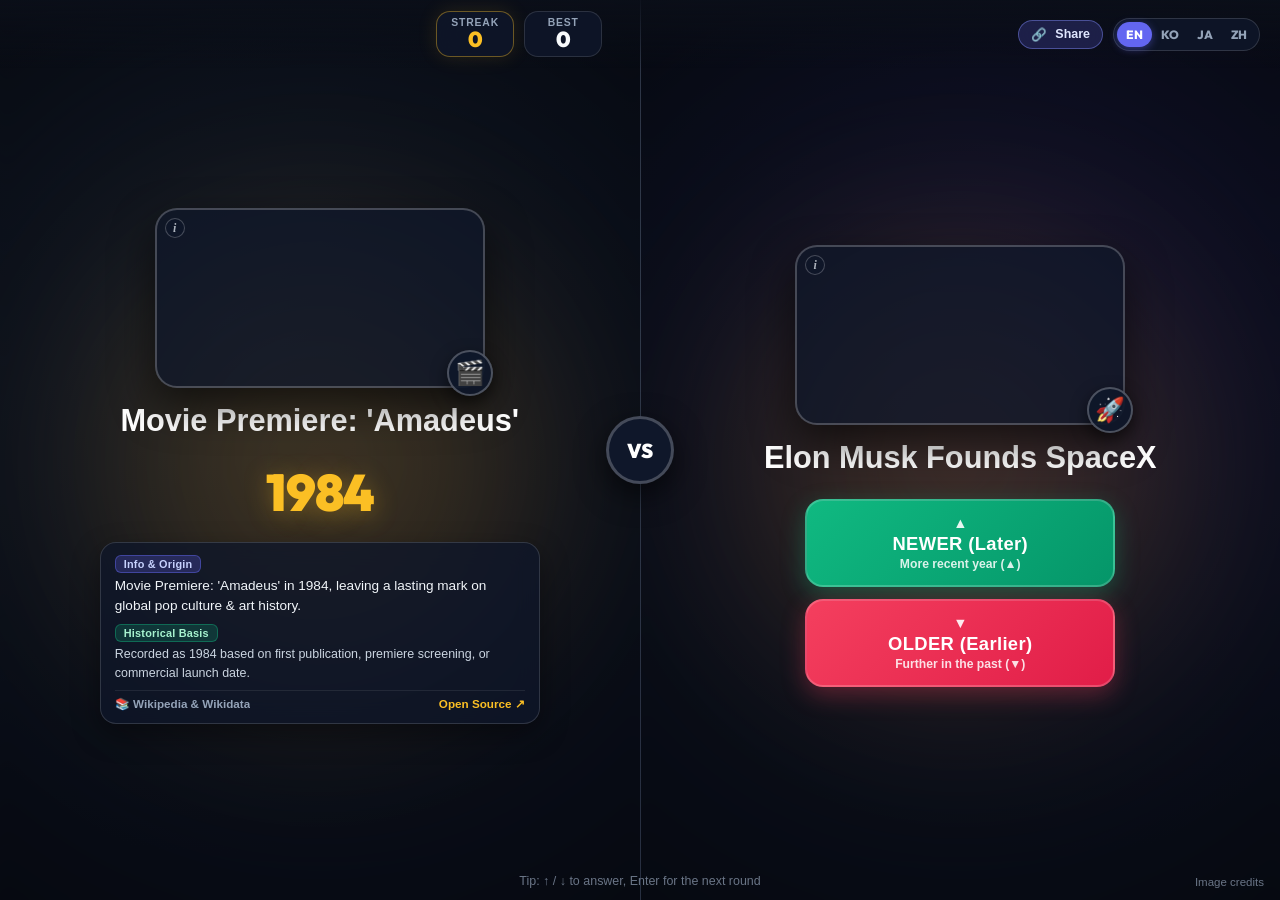
==== commit fceaa409: "Replace the 1.5s auto-advance with a Next button and countdown After a correct answer the facts stay" ====
--- a/index.html
+++ b/index.html
@@ -209,6 +209,10 @@
           <div class="item-value" id="rightValue">?</div>
           <div class="verdict-row">
             <div class="verdict-pill" id="verdictPill">정답입니다!</div>
+            <button class="next-round-btn hidden" id="nextBtn" type="button">
+              <span class="next-progress" id="nextProgress"></span>
+              <span class="next-label" id="lblNext">다음 문제 ▶</span>
+            </button>
           </div>
         </div>
 
@@ -232,7 +236,7 @@
 
   <!-- Subtle Bottom Keyboard Hint -->
   <footer class="bottom-hint" id="keyboardHint">
-    팁: 키보드 ↑ / ↓ 방향키로도 빠르게 고를 수 있어요
+    팁: 키보드 ↑ / ↓ 로 고르고, Enter로 다음 문제로 넘어가요
   </footer>
   <a class="credits-corner" id="creditsLink" href="credits.html" target="_blank" rel="noopener">이미지 출처</a>
 
--- a/styles.css
+++ b/styles.css
@@ -493,6 +493,8 @@
 }
 
 .next-round-btn {
+  position: relative;
+  overflow: hidden;
   padding: 7px 16px;
   border-radius: 999px;
   border: 1px solid rgba(255, 255, 255, 0.3);
@@ -509,6 +511,32 @@
 .next-round-btn:hover {
   transform: translateY(-2px) scale(1.03);
   filter: brightness(1.08);
+}
+
+/* Countdown fill: the next round starts when it is full (duration set from AUTO_ADVANCE_MS in app.js) */
+.next-progress {
+  position: absolute;
+  inset: 0;
+  background: rgba(255, 255, 255, 0.28);
+  transform: scaleX(0);
+  transform-origin: left center;
+  pointer-events: none;
+}
+
+.next-round-btn.counting .next-progress {
+  animation-name: nextCountdown;
+  animation-timing-function: linear;
+  animation-fill-mode: forwards;
+}
+
+.next-label {
+  position: relative;
+}
+
+@keyframes nextCountdown {
+  to {
+    transform: scaleX(1);
+  }
 }
 
 /* ==========================================================================
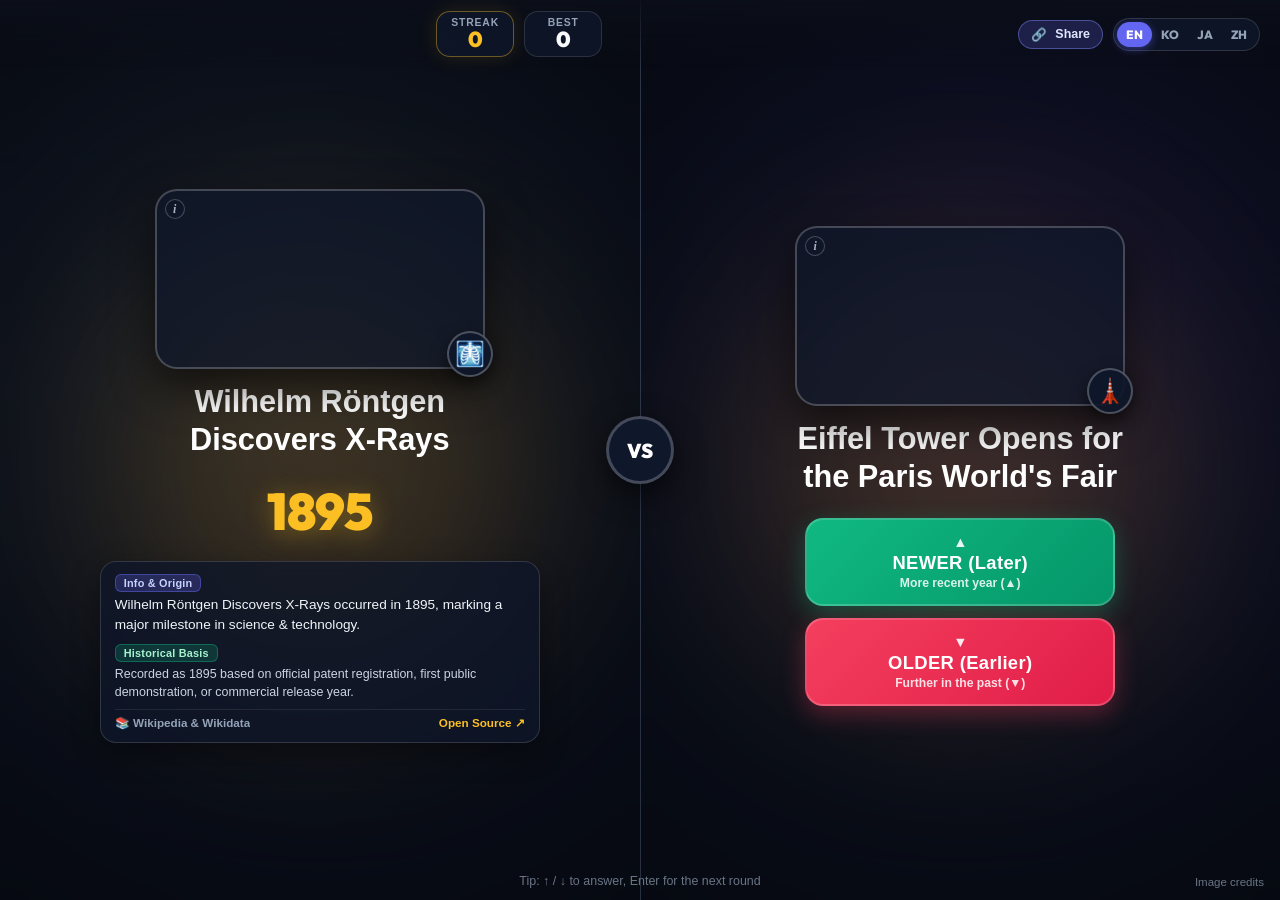
==== commit 35261095: "Move the site to Cloudflare Pages (time-up-or-down.pages.dev) - Point canonical/hreflang/OG/Twitter/" ====
--- a/index.html
+++ b/index.html
@@ -3,18 +3,24 @@
 <head>
   <meta charset="UTF-8" />
   <meta name="viewport" content="width=device-width, initial-scale=1.0, maximum-scale=1.0, user-scalable=no" />
+  <!-- Moved to Cloudflare Pages: forward old GitHub Pages visits (and shared ?target= links) to the new address -->
+  <script>
+    if (location.hostname === "jub27.github.io") {
+      location.replace("https://time-up-or-down.pages.dev" + location.pathname.replace(/^\/time-up-or-down/, "") + location.search + location.hash);
+    }
+  </script>
   <title>타임 업 앤 다운 (TIME UP OR DOWN) — 만물 탄생·역사 연도 맞추기 무료 웹게임</title>
   <meta name="description" content="닌텐도 창립(1889년) vs 파리 에펠탑 완공, 아폴로 11호 달 착륙 vs 바퀴 달린 캐리어 가방! 전 세계 발명품·브랜드·역사적 사건·명작 439개 중 어느 쪽이 더 최근(나중)에 나왔을까요? 설치 없이 바로 즐기는 무료 상식 연승 퀴즈 게임." />
   <meta name="keywords" content="타임 업앤다운, 더 높을까 낮을까, 역사 연도 퀴즈, 상식 퀴즈 게임, 무료 웹게임, 심심할 때 하는 게임, 밸런스 게임, 연도 맞추기, Time Up or Down, Higher Lower Game, Timeline Quiz" />
   <meta name="robots" content="index, follow, max-image-preview:large" />
   <meta name="theme-color" content="#0b0f1d" />
 
-  <link rel="canonical" href="https://jub27.github.io/time-up-or-down/" />
-  <link rel="alternate" hreflang="ko" href="https://jub27.github.io/time-up-or-down/?lang=ko" />
-  <link rel="alternate" hreflang="en" href="https://jub27.github.io/time-up-or-down/?lang=en" />
-  <link rel="alternate" hreflang="ja" href="https://jub27.github.io/time-up-or-down/?lang=ja" />
-  <link rel="alternate" hreflang="zh" href="https://jub27.github.io/time-up-or-down/?lang=zh" />
-  <link rel="alternate" hreflang="x-default" href="https://jub27.github.io/time-up-or-down/" />
+  <link rel="canonical" href="https://time-up-or-down.pages.dev/" />
+  <link rel="alternate" hreflang="ko" href="https://time-up-or-down.pages.dev/?lang=ko" />
+  <link rel="alternate" hreflang="en" href="https://time-up-or-down.pages.dev/?lang=en" />
+  <link rel="alternate" hreflang="ja" href="https://time-up-or-down.pages.dev/?lang=ja" />
+  <link rel="alternate" hreflang="zh" href="https://time-up-or-down.pages.dev/?lang=zh" />
+  <link rel="alternate" hreflang="x-default" href="https://time-up-or-down.pages.dev/" />
 
   <link rel="icon" type="image/svg+xml" href="favicon.svg" />
   <link rel="manifest" href="manifest.json" />
@@ -24,8 +30,8 @@
   <meta property="og:site_name" content="TIME UP OR DOWN (타임 업 앤 다운)" />
   <meta property="og:title" content="타임 업 앤 다운 — 닌텐도 창립 vs 에펠탑 완공, 뭐가 더 최근일까?" />
   <meta property="og:description" content="아폴로 11호 달 착륙 vs 바퀴 달린 여행가방, 옥스퍼드 대학교 vs 마추픽추! 전 세계 유명 아이템 439개의 탄생 연도 연승 퀴즈에 도전해 보세요." />
-  <meta property="og:url" content="https://jub27.github.io/time-up-or-down/" />
-  <meta property="og:image" content="https://jub27.github.io/time-up-or-down/og-image.png" />
+  <meta property="og:url" content="https://time-up-or-down.pages.dev/" />
+  <meta property="og:image" content="https://time-up-or-down.pages.dev/og-image.png" />
   <meta property="og:image:width" content="1200" />
   <meta property="og:image:height" content="630" />
   <meta property="og:locale" content="ko_KR" />
@@ -37,7 +43,7 @@
   <meta name="twitter:card" content="summary_large_image" />
   <meta name="twitter:title" content="타임 업 앤 다운 (TIME UP OR DOWN) — 만물 탄생·역사 연도 퀴즈" />
   <meta name="twitter:description" content="전 세계 유명 발명품·브랜드·사건·명작 439개 중 어느 쪽이 더 최근에 나왔을까? 내 연승 기록에 도전해 보세요!" />
-  <meta name="twitter:image" content="https://jub27.github.io/time-up-or-down/og-image.png" />
+  <meta name="twitter:image" content="https://time-up-or-down.pages.dev/og-image.png" />
 
   <!-- Structured Data (JSON-LD for Google / Naver Rich Results) -->
   <script type="application/ld+json">
@@ -48,8 +54,8 @@
         "@type": "VideoGame",
         "name": "타임 업 앤 다운 (TIME UP OR DOWN)",
         "alternateName": ["Time Up or Down", "만물 탄생 역사 연도 퀴즈", "더 높을까 낮을까 연도 게임"],
-        "url": "https://jub27.github.io/time-up-or-down/",
-        "image": "https://jub27.github.io/time-up-or-down/og-image.png",
+        "url": "https://time-up-or-down.pages.dev/",
+        "image": "https://time-up-or-down.pages.dev/og-image.png",
         "description": "전 세계 유명 발명품, 브랜드, 역사적 사건, 랜드마크, 명작 439개의 탄생 연도를 비교해 더 최근(UP)인지 더 옛날(DOWN)인지 맞히는 무료 웹 상식 퀴즈 게임입니다.",
         "genre": ["Trivia", "Quiz", "Educational", "Casual Game"],
         "playMode": "SinglePlayer",
